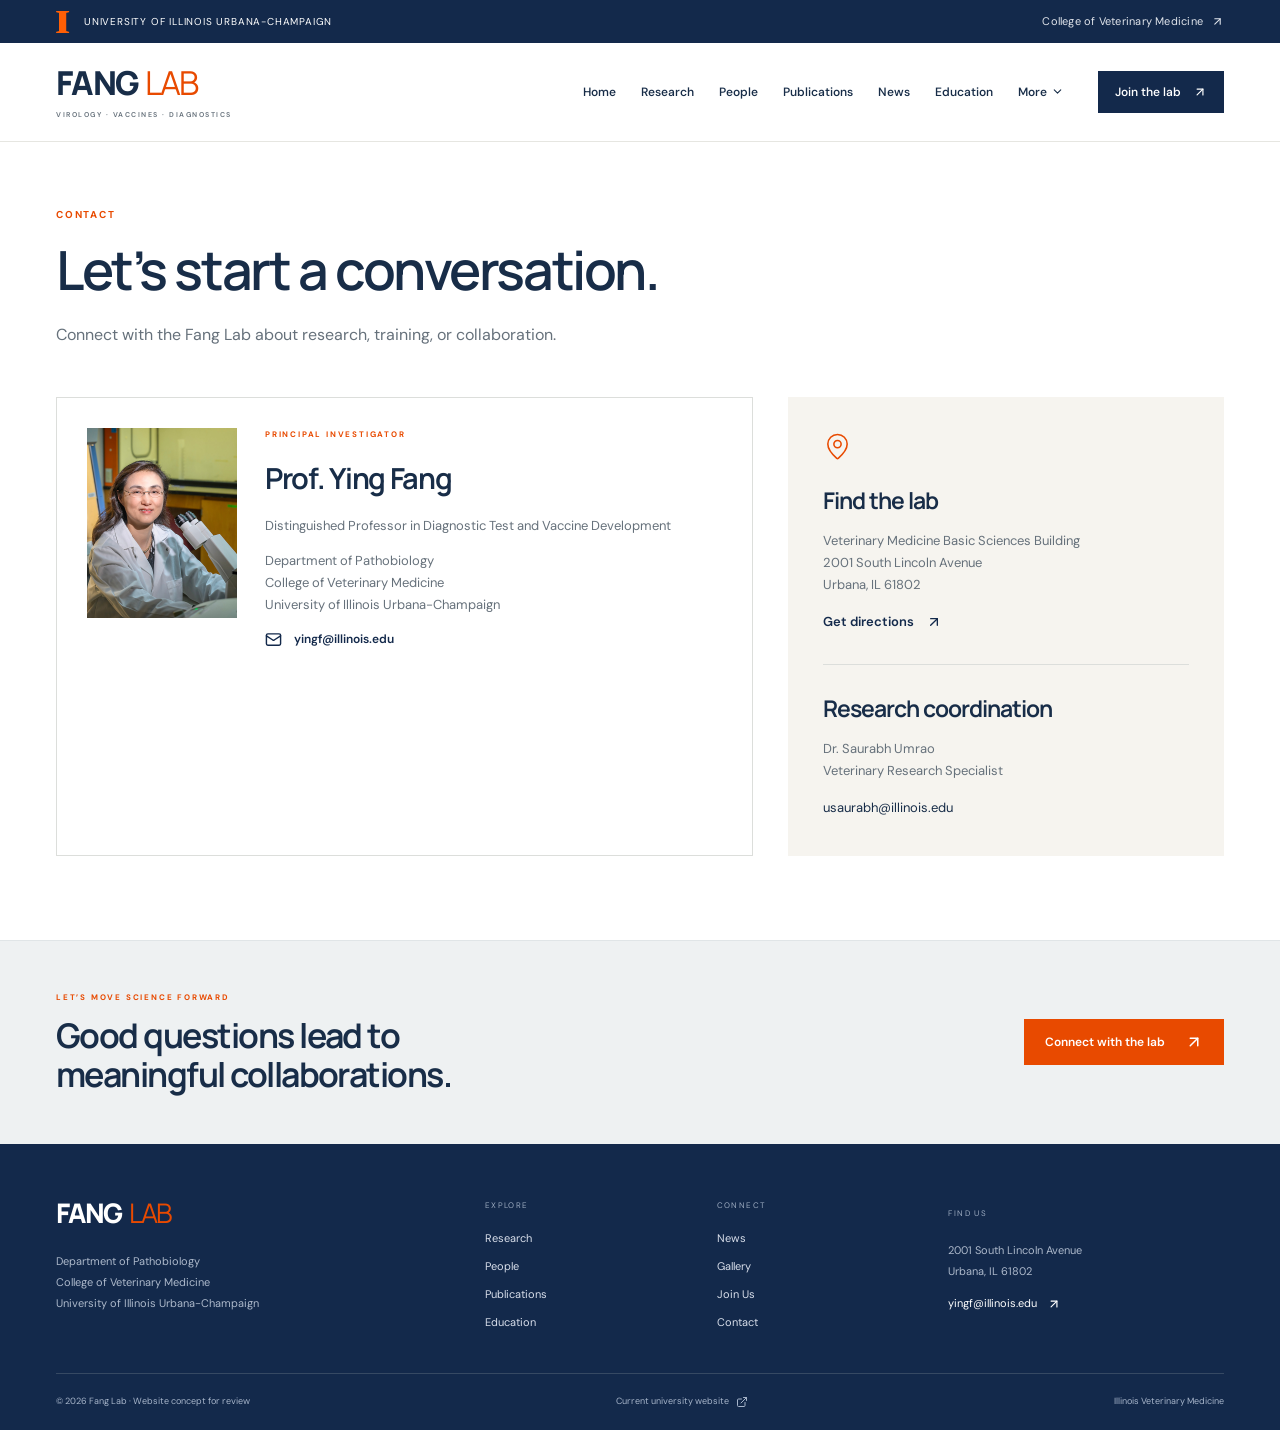
==== contact.html @ 0c93f785 "Add files via upload" ====
<!doctype html>
<html lang="en">
<head>
<meta charset="utf-8">
<meta name="viewport" content="width=device-width, initial-scale=1">
<title>Contact | Fang Lab | Illinois</title>
<meta name="description" content="Contact at the Fang Lab, University of Illinois Urbana-Champaign.">
<link rel="icon" href="favicon.svg" type="image/svg+xml">
<link rel="stylesheet" href="styles.css">
<script src="script.js" defer></script>
<noscript><style>.menu-toggle,.more{display:none}.more-wrap .dropdown{display:block!important;position:static}.navigation{display:flex;flex-wrap:wrap}.filter-bar,.publication-tools{display:none}@media(max-width:800px){.navigation{position:static;box-shadow:none;padding:10px;max-height:none}.header-inner{height:auto;flex-wrap:wrap;padding:15px 0}.navigation .dropdown a{padding:5px}}</style></noscript>
</head>
<body data-page="contact">
<a class="skip" href="#main">Skip to content</a>
<div class="institution">
<div class="wrap institution-inner">
<a href="https://illinois.edu" target="_blank" rel="noreferrer"><b class="block-i">I</b><span>UNIVERSITY OF ILLINOIS URBANA-CHAMPAIGN</span></a><a href="https://vetmed.illinois.edu" class="" target="_blank" rel="noreferrer">College of Veterinary Medicine <svg xmlns="http://www.w3.org/2000/svg" width="13" height="13" viewBox="0 0 24 24" fill="none" stroke="currentColor" stroke-width="2" stroke-linecap="round" stroke-linejoin="round" class="lucide lucide-arrow-up-right" aria-hidden="true"><path d="M7 7h10v10"></path><path d="M7 17 17 7"></path></svg></a>
</div>
</div>
<header>
<div class="wrap header-inner">
<a class="wordmark" href="index.html">FANG<span>LAB</span><small>VIROLOGY · VACCINES · DIAGNOSTICS</small></a>
<nav class="navigation" aria-label="Main navigation">
<a href="index.html">Home</a><a href="research.html">Research</a><a href="people.html">People</a><a href="publications.html">Publications</a><a href="news.html">News</a><a href="education.html">Education</a>
<div class="more-wrap">
<button class="more" aria-expanded="false">
More <svg xmlns="http://www.w3.org/2000/svg" width="13" height="13" viewBox="0 0 24 24" fill="none" stroke="currentColor" stroke-width="2" stroke-linecap="round" stroke-linejoin="round" class="lucide lucide-chevron-down" aria-hidden="true"><path d="m6 9 6 6 6-6"></path></svg>
</button>
<div class="dropdown">
<a href="innovation.html">Innovation &amp; IP</a><a href="outreach.html">Outreach</a><a href="gallery.html">Gallery</a><a href="join.html">Join Us</a><a href="contact.html">Contact</a>
</div>
</div>
<a class="join-nav" href="join.html">Join the lab <svg xmlns="http://www.w3.org/2000/svg" width="14" height="14" viewBox="0 0 24 24" fill="none" stroke="currentColor" stroke-width="2" stroke-linecap="round" stroke-linejoin="round" class="lucide lucide-arrow-up-right" aria-hidden="true"><path d="M7 7h10v10"></path><path d="M7 17 17 7"></path></svg></a>
</nav>
<button class="menu-toggle" aria-label="Open navigation" aria-expanded="false">
<svg xmlns="http://www.w3.org/2000/svg" width="24" height="24" viewBox="0 0 24 24" fill="none" stroke="currentColor" stroke-width="2" stroke-linecap="round" stroke-linejoin="round" class="lucide lucide-menu" aria-hidden="true"><path d="M4 5h16"></path><path d="M4 12h16"></path><path d="M4 19h16"></path></svg>
</button>
</div>
</header>
<main id="main" tabindex="-1">
<div class="wrap section page-section">
<div class="page-heading">
<div class="eyebrow">
CONTACT
</div>
<h1>
Let’s start a conversation.
</h1>
<p>
Connect with the Fang Lab about research, training, or collaboration.
</p>
</div>
<div class="contact-grid">
<div class="contact-card">
<img src="images/ying-fang.jpg" alt="Professor Ying Fang"/>
<div>
<div class="eyebrow">
PRINCIPAL INVESTIGATOR
</div>
<h2>
Prof. Ying Fang
</h2>
<p>
Distinguished Professor in Diagnostic Test and Vaccine Development
</p>
<p>
Department of Pathobiology<br/>College of Veterinary Medicine<br/>University of Illinois Urbana-Champaign
</p>
<a class="text-link" href="mailto:yingf@illinois.edu"><svg xmlns="http://www.w3.org/2000/svg" width="17" height="17" viewBox="0 0 24 24" fill="none" stroke="currentColor" stroke-width="2" stroke-linecap="round" stroke-linejoin="round" class="lucide lucide-mail" aria-hidden="true"><path d="m22 7-8.991 5.727a2 2 0 0 1-2.009 0L2 7"></path><rect x="2" y="4" width="20" height="16" rx="2"></rect></svg> yingf@illinois.edu</a>
</div>
</div>
<aside class="visit">
<svg xmlns="http://www.w3.org/2000/svg" width="29" height="29" viewBox="0 0 24 24" fill="none" stroke="currentColor" stroke-width="1.3" stroke-linecap="round" stroke-linejoin="round" class="lucide lucide-map-pin" aria-hidden="true"><path d="M20 10c0 4.993-5.539 10.193-7.399 11.799a1 1 0 0 1-1.202 0C9.539 20.193 4 14.993 4 10a8 8 0 0 1 16 0"></path><circle cx="12" cy="10" r="3"></circle></svg>
<h3>
Find the lab
</h3>
<p>
Veterinary Medicine Basic Sciences Building<br/>2001 South Lincoln Avenue<br/>Urbana, IL 61802
</p>
<a href="https://www.google.com/maps/search/?api=1&amp;query=2001+South+Lincoln+Avenue+Urbana+IL+61802" class="text-link" target="_blank" rel="noreferrer">Get directions <svg xmlns="http://www.w3.org/2000/svg" width="16" height="16" viewBox="0 0 24 24" fill="none" stroke="currentColor" stroke-width="2" stroke-linecap="round" stroke-linejoin="round" class="lucide lucide-arrow-up-right" aria-hidden="true"><path d="M7 7h10v10"></path><path d="M7 17 17 7"></path></svg></a><hr/>
<h3>
Research coordination
</h3>
<p>
Dr. Saurabh Umrao<br/>Veterinary Research Specialist
</p>
<a href="mailto:usaurabh@illinois.edu">usaurabh@illinois.edu</a>
</aside>
</div>
</div>
</main>
<section class="footer-cta">
<div class="wrap">
<div>
<span class="eyebrow">LET’S MOVE SCIENCE FORWARD</span>
<h2>
Good questions lead to<br/>meaningful collaborations.
</h2>
</div>
<a class="button orange" href="contact.html">Connect with the lab <svg xmlns="http://www.w3.org/2000/svg" width="18" height="18" viewBox="0 0 24 24" fill="none" stroke="currentColor" stroke-width="2" stroke-linecap="round" stroke-linejoin="round" class="lucide lucide-arrow-up-right" aria-hidden="true"><path d="M7 7h10v10"></path><path d="M7 17 17 7"></path></svg></a>
</div>
</section>
<footer>
<div class="wrap footer-top">
<div>
<a class="wordmark" href="index.html">FANG<span>LAB</span></a>
<p>
Department of Pathobiology<br/>College of Veterinary Medicine<br/>University of Illinois Urbana-Champaign
</p>
</div>
<div class="footer-links">
<span>EXPLORE</span><a href="research.html">Research</a><a href="people.html">People</a><a href="publications.html">Publications</a><a href="education.html">Education</a>
</div>
<div class="footer-links">
<span>CONNECT</span><a href="news.html">News</a><a href="gallery.html">Gallery</a><a href="join.html">Join Us</a><a href="contact.html" aria-current="page">Contact</a>
</div>
<div class="footer-address">
<span>FIND US</span>
<p>
2001 South Lincoln Avenue<br/>Urbana, IL 61802
</p>
<a href="mailto:yingf@illinois.edu">yingf@illinois.edu <svg xmlns="http://www.w3.org/2000/svg" width="14" height="14" viewBox="0 0 24 24" fill="none" stroke="currentColor" stroke-width="2" stroke-linecap="round" stroke-linejoin="round" class="lucide lucide-arrow-up-right" aria-hidden="true"><path d="M7 7h10v10"></path><path d="M7 17 17 7"></path></svg></a>
</div>
</div>
<div class="wrap footer-bottom">
<span>© 2026 Fang Lab · Website concept for review</span><a href="https://vetmed.illinois.edu/fang-lab/" class="" target="_blank" rel="noreferrer">Current university website <svg xmlns="http://www.w3.org/2000/svg" width="12" height="12" viewBox="0 0 24 24" fill="none" stroke="currentColor" stroke-width="2" stroke-linecap="round" stroke-linejoin="round" class="lucide lucide-external-link" aria-hidden="true"><path d="M15 3h6v6"></path><path d="M10 14 21 3"></path><path d="M18 13v6a2 2 0 0 1-2 2H5a2 2 0 0 1-2-2V8a2 2 0 0 1 2-2h6"></path></svg></a><a href="https://vetmed.illinois.edu" class="" target="_blank" rel="noreferrer">Illinois Veterinary Medicine</a>
</div>
</footer>
</body>
</html>
---- styles.css ----
@import url('https://fonts.googleapis.com/css2?family=DM+Sans:wght@400;450;500;550;600;650;700&family=Manrope:wght@400;500;600;650;700;750;800&display=swap');

:root{
  --navy:#13294b;
  --orange:#e84a00;
  --ink:#182d48;
  --cream:#f6f4ef;
  --muted:#66717b;
  --line:#dcdedb
}
*{
  box-sizing:border-box
}
html{
  scroll-behavior:smooth
}
body{
  margin:0;
  color:var(--ink);
  font-family:'DM Sans',Arial,sans-serif;
  font-size:15px;
  line-height:1.7;
  background:#fff
}
a{
  color:inherit;
  text-decoration:none
}
button,input,select{
  font:inherit
}
button,a,input,select,summary{
  -webkit-tap-highlight-color:transparent
}
button{
  cursor:pointer
}
img{
  display:block;
  max-width:100%
}
button{
  color:inherit
}
h1,h2,h3,p{
  margin-top:0
}
h1,h2,h3{
  font-family:'Manrope','DM Sans',Arial,sans-serif;
  line-height:1.15;
  letter-spacing:-.045em
}
h2{
  font-size:42px;
  font-weight:650
}
h3{
  font-size:23px;
  font-weight:650
}
p{
  color:var(--muted)
}
em{
  font-family:Georgia,serif;
  font-weight:400
}
svg{
  flex-shrink:0
}
a:focus-visible,button:focus-visible,summary:focus-visible,input:focus-visible,select:focus-visible{
  outline:3px solid var(--orange);
  outline-offset:5px
}
.wrap{
  width:min(1240px,calc(100% - 112px));
  margin:auto
}
.institution{
  background:var(--navy);
  color:white;
  font-size:10px;
  letter-spacing:.08em
}
.institution-inner{
  display:flex;
  align-items:center;
  justify-content:space-between;
  height:43px
}
.institution a{
  display:flex;
  align-items:center;
  gap:14px
}
.block-i{
  font-family:Georgia,serif;
  color:#ff5f05;
  font-size:34px;
  line-height:1;
  text-shadow:1px 0 #ff5f05,-1px 0 #ff5f05
}
.institution a:last-child{
  letter-spacing:.02em;
  font-size:11px;
  gap:8px;
  color:#e0e4eb
}
header{
  background:white;
  border-bottom:1px solid #e6e6e1;
  position:sticky;
  top:0;
  z-index:50
}
.header-inner{
  height:98px;
  display:flex;
  align-items:center;
  justify-content:space-between;
  gap:20px
}
.wordmark{
  font-family:'Manrope',sans-serif;
  font-size:33px;
  letter-spacing:-1.6px;
  font-weight:800;
  line-height:1
}
.wordmark span{
  color:var(--orange);
  font-weight:400;
  margin-left:7px
}
.wordmark small{
  display:block;
  font-family:'DM Sans',Arial,sans-serif;
  letter-spacing:1.5px;
  font-size:7px;
  color:var(--muted);
  margin-top:12px;
  font-weight:600
}
.navigation{
  display:flex;
  align-items:center;
  gap:25px;
  font-size:12px;
  font-weight:550
}
.navigation>a:not(.join-nav){
  padding:38px 0;
  position:relative
}
.navigation a[aria-current=page]{
  color:var(--orange)
}
.navigation>a[aria-current=page]:after{
  position:absolute;
  bottom:23px;
  left:0;
  right:0;
  height:2px;
  background:var(--orange);
  content:''
}
.join-nav{
  display:flex;
  align-items:center;
  gap:12px;
  background:var(--navy);
  color:#fff;
  padding:11px 17px;
  margin-left:9px
}
.more{
  display:flex;
  align-items:center;
  gap:4px;
  border:0;
  padding:0;
  background:none;
  font-size:12px
}
.more.active{
  color:var(--orange)
}
.more-wrap{
  position:relative
}
.dropdown{
  position:absolute;
  top:32px;
  left:-20px;
  background:#fff;
  padding:12px;
  box-shadow:0 8px 30px #13294b20;
  min-width:190px;
  border:1px solid var(--line)
}
.dropdown a{
  display:block;
  padding:8px 12px
}
.dropdown a:hover{
  background:var(--cream)
}
.menu-toggle{
  display:none;
  background:none;
  border:0
}
.hero{
  display:grid;
  grid-template-columns:46% 54%;
  background:var(--cream);
  min-height:650px
}
.hero-text{
  padding:59px 38px 38px max(56px,calc((100vw - 1240px)/2));
  display:flex;
  flex-direction:column;
  align-items:flex-start
}
.eyebrow{
  color:var(--orange);
  font-size:10px;
  font-weight:700;
  letter-spacing:1.8px;
  margin-bottom:22px;
  display:flex;
  align-items:center;
  gap:8px;
  line-height:1.5
}
.orange-dot{
  width:6px;
  height:6px;
  background:var(--orange);
  border-radius:50%;
  display:inline-block
}
.hero h1{
  font-size:clamp(46px,4.4vw,67px);
  font-weight:650;
  line-height:1.04;
  margin-bottom:25px;
  letter-spacing:-.05em
}
.hero h1 em{
  color:var(--orange);
  font-size:1.04em;
  line-height:1.02;
  letter-spacing:-.045em
}
.hero-text>p{
  max-width:370px;
  font-size:14px;
  line-height:1.8;
  margin-bottom:25px
}
.hero-actions{
  display:flex;
  align-items:center;
  gap:23px;
  flex-wrap:wrap
}
.button{
  display:inline-flex;
  align-items:center;
  justify-content:center;
  gap:20px;
  padding:14px 21px;
  font-size:12px;
  font-weight:600;
  border:0;
  line-height:1.5;
  transition:background .2s,transform .2s
}
.button:hover{
  transform:translateY(-2px)
}
.orange{
  background:var(--orange);
  color:white
}
.orange:hover{
  background:#c53d00
}
.navy{
  background:var(--navy);
  color:white
}
.navy:hover{
  background:#24446e
}
.text-link{
  display:inline-flex;
  align-items:center;
  gap:12px;
  font-size:12px;
  font-weight:600;
  color:var(--navy)
}
.text-link:hover{
  color:var(--orange)
}
.hero-affiliation{
  border-top:1px solid #d9ddd9;
  margin-top:35px;
  padding-top:20px;
  width:100%;
  font-size:8px;
  letter-spacing:1.2px;
  font-weight:650;
  line-height:1.7
}
.hero-affiliation span{
  font-weight:400;
  letter-spacing:.2px;
  font-size:10px;
  color:var(--muted)
}
.hero-image{
  position:relative;
  min-height:650px;
  overflow:hidden
}
.hero-image>img{
  height:100%;
  width:100%;
  object-fit:cover;
  object-position:48% center;
  position:absolute
}
.photo-shade{
  position:absolute;
  inset:0;
  background:linear-gradient(0deg,rgba(9,26,47,.82),transparent 55%)
}
.image-label{
  position:absolute;
  left:42px;
  bottom:33px;
  color:white
}
.image-label>span{
  font-size:9px;
  letter-spacing:2px
}
.image-label>span:before{
  content:'';
  display:inline-block;
  width:22px;
  height:1px;
  background:#ff7a3d;
  vertical-align:middle;
  margin-right:10px
}
.image-label p{
  color:white;
  font-size:22px;
  font-weight:450;
  line-height:1.45;
  margin:12px 0 0;
  letter-spacing:-.4px
}
.image-index{
  position:absolute;
  bottom:35px;
  right:29px;
  font-size:8px;
  color:#fff;
  letter-spacing:1.4px;
  writing-mode:vertical-rl
}
.focus-strip{
  border-bottom:1px solid var(--line)
}
.focus-strip>.wrap{
  display:flex;
  align-items:center;
  justify-content:space-between;
  height:85px;
  gap:20px
}
.focus-strip span{
  font-size:8px;
  letter-spacing:1.5px;
  color:var(--muted)
}
.focus-strip b{
  font-size:13px;
  font-weight:500
}
.focus-strip i{
  width:3px;
  height:3px;
  background:#b4bdc4;
  border-radius:50%
}
.focus-strip a{
  color:var(--orange)
}
.section{
  padding-top:84px;
  padding-bottom:84px
}
.section-top{
  display:flex;
  justify-content:space-between;
  align-items:flex-end;
  gap:70px;
  margin-bottom:40px
}
.section-top h2{
  margin:0;
  min-width:400px
}
.section-top h2 em{
  color:var(--orange)
}
.section-top>p{
  width:430px;
  margin:0 0 5px;
  font-size:14px
}
.section-top .eyebrow{
  margin-bottom:17px
}
.compact{
  align-items:center
}
.compact h2{
  min-width:0
}
.research-grid{
  display:grid;
  grid-template-columns:repeat(3,1fr);
  border:1px solid var(--line)
}
.research-card{
  padding:29px 30px 0;
  border-right:1px solid var(--line);
  display:flex;
  flex-direction:column;
  transition:background .2s
}
.research-card:last-child{
  border:0
}
.research-card:hover{
  background:var(--cream)
}
.card-top{
  display:flex;
  justify-content:space-between;
  align-items:center;
  margin-bottom:36px
}
.card-top span{
  font-size:11px;
  color:#858f98
}
.card-top svg{
  color:var(--orange)
}
.mini-label{
  font-size:9px;
  color:var(--orange);
  letter-spacing:1.2px;
  font-weight:600;
  text-transform:uppercase;
  margin-bottom:13px
}
.mini-label span{
  color:var(--muted)
}
.research-card h3{
  font-size:24px;
  line-height:1.25;
  max-width:250px;
  min-height:60px
}
.research-card p{
  font-size:12px;
  line-height:1.8;
  margin-bottom:30px
}
.card-end{
  margin-top:auto;
  border-top:1px solid var(--line);
  padding:18px 0;
  display:flex;
  align-items:center;
  justify-content:space-between;
  font-size:11px;
  font-weight:550
}
.card-end svg{
  color:var(--orange)
}
.pi-band{
  background:var(--navy);
  color:white
}
.pi-inner{
  display:grid;
  grid-template-columns:220px 1fr 230px;
  gap:55px;
  align-items:center;
  padding:46px 0
}
.pi-inner>img{
  width:220px;
  height:275px;
  object-fit:cover;
  object-position:center 15%
}
.pi-inner .eyebrow{
  color:#ff8b55;
  font-size:8px
}
.pi-inner h2{
  font-size:37px;
  margin-bottom:16px
}
.pi-inner p{
  color:#bac5d5;
  font-size:12px;
  max-width:400px
}
.pi-inner .pi-title{
  color:white;
  font-size:15px;
  line-height:1.5
}
.pi-inner .text-link{
  color:white;
  margin-top:6px
}
.pi-aside{
  border-left:1px solid #41516a;
  padding-left:45px
}
.pi-aside>span{
  font-size:8px;
  letter-spacing:1.6px;
  color:#a3b0c5
}
.pi-aside p{
  color:white;
  font-size:28px;
  line-height:1.55;
  margin:20px 0 0
}
.pi-aside em{
  color:#ff9464
}
.news-grid{
  display:grid;
  grid-template-columns:repeat(3,1fr);
  gap:29px
}
.news-image{
  height:205px;
  background:var(--cream);
  overflow:hidden;
  margin-bottom:24px
}
.news-image img{
  width:100%;
  height:100%;
  object-fit:cover;
  transition:transform .4s
}
.news-card:first-child img{
  object-position:50% 24%
}
.news-card:hover img{
  transform:scale(1.03)
}
.news-card .mini-label{
  font-size:8px;
  letter-spacing:.7px
}
.news-card h3{
  font-size:21px;
  line-height:1.4;
  margin-bottom:20px
}
.education-band{
  background:var(--cream);
  display:grid;
  grid-template-columns:1.2fr .55fr .8fr;
  align-items:center;
  gap:32px;
  padding:43px 45px;
  margin-bottom:55px;
  border-left:3px solid var(--orange)
}
.education-band .eyebrow{
  font-size:8px;
  margin-bottom:13px
}
.education-band h2{
  font-size:31px;
  margin-bottom:15px
}
.education-band p{
  font-size:12px;
  max-width:390px;
  margin-bottom:22px
}
.education-band>svg{
  color:#b6b7b0
}
.edu-side{
  border-left:1px solid #d6d9d5;
  padding-left:30px
}
.edu-side span{
  font-size:8px;
  letter-spacing:1.2px;
  color:var(--muted)
}
.edu-side p{
  font-size:15px;
  line-height:1.9;
  margin:13px 0 0;
  color:var(--navy)
}
.support{
  display:flex;
  align-items:center;
  justify-content:space-between;
  gap:30px;
  padding:0 0 55px
}
.support>span{
  font-size:8px;
  letter-spacing:1.3px;
  color:var(--muted);
  max-width:85px
}
.support>div{
  font-family:'Manrope',sans-serif;
  font-size:23px;
  font-weight:800;
  color:#66778a;
  letter-spacing:-.7px
}
.support>div span{
  display:block;
  font-family:'DM Sans',sans-serif;
  font-size:8px;
  font-weight:400;
  letter-spacing:0;
  margin-top:1px
}
.footer-cta{
  background:#eef1f2;
  border-top:1px solid #e0e5e7
}
.footer-cta>.wrap{
  padding:50px 0;
  display:flex;
  justify-content:space-between;
  align-items:center;
  gap:25px
}
.footer-cta .eyebrow{
  font-size:8px;
  margin-bottom:13px
}
.footer-cta h2{
  font-size:34px;
  margin-bottom:0
}
footer{
  background:var(--navy);
  color:white
}
.footer-top{
  display:grid;
  grid-template-columns:2fr 1fr 1fr 1.4fr;
  gap:35px;
  padding-top:55px;
  padding-bottom:42px
}
.footer-top .wordmark{
  font-size:27px
}
.footer-top p{
  color:#adb9cb;
  font-size:11px;
  line-height:1.9;
  margin:20px 0 0
}
.footer-links{
  display:flex;
  flex-direction:column;
  align-items:flex-start;
  gap:9px;
  font-size:11px;
  color:#d9dfeb
}
.footer-top span:not(.wordmark span){
  font-size:8px;
  letter-spacing:1.4px;
  color:#9cabc0;
  margin-bottom:8px
}
.footer-address>a{
  display:flex;
  align-items:center;
  gap:10px;
  font-size:11px;
  margin-top:12px
}
.footer-address p{
  margin-top:16px
}
.footer-bottom{
  border-top:1px solid #364963;
  display:flex;
  align-items:center;
  justify-content:space-between;
  gap:25px;
  font-size:9px;
  color:#a7b5ca;
  padding-top:20px;
  padding-bottom:20px
}
.footer-bottom a{
  display:flex;
  align-items:center;
  gap:7px
}
.page-section{
  padding-top:65px;
  min-height:65vh
}
.page-heading{
  max-width:800px;
  margin-bottom:48px
}
.page-heading .eyebrow{
  margin-bottom:17px
}
.page-heading h1{
  font-size:54px;
  font-weight:600;
  line-height:1.12;
  max-width:750px;
  margin-bottom:22px
}
.page-heading>p{
  font-size:16px;
  max-width:650px
}
.research-banner{
  display:grid;
  grid-template-columns:1fr 1fr;
  background:var(--cream);
  margin-bottom:46px
}
.research-banner>img{
  height:330px;
  width:100%;
  object-fit:cover
}
.research-banner>div{
  padding:45px
}
.research-banner h2{
  font-size:34px
}
.research-banner p{
  font-size:14px
}
.filter-bar{
  display:flex;
  gap:9px;
  align-items:center;
  flex-wrap:wrap;
  margin-bottom:32px
}
.filter-bar button{
  background:white;
  border:1px solid var(--line);
  font-size:12px;
  padding:8px 20px
}
.filter-bar .selected{
  background:var(--navy);
  border-color:var(--navy);
  color:white
}
.filter-label{
  font-size:9px;
  letter-spacing:1.3px;
  color:var(--muted);
  margin-right:18px
}
.project-grid{
  display:grid;
  grid-template-columns:repeat(2,1fr);
  gap:22px
}
.project{
  border:1px solid var(--line);
  padding:30px;
  position:relative
}
.project>svg{
  color:var(--orange);
  float:right
}
.project .mini-label{
  display:block;
  margin-bottom:18px
}
.project h3{
  font-size:24px;
  line-height:1.3;
  max-width:360px
}
.project p{
  font-size:14px;
  min-height:48px
}
.grant{
  font-size:10px;
  letter-spacing:.5px;
  border-top:1px solid var(--line);
  padding-top:15px;
  color:var(--muted)
}
.editor-note{
  background:#f7f6f2;
  border-left:2px solid #adb7c1;
  padding:17px 20px;
  font-size:12px;
  margin-top:35px;
  color:#64707b
}
.pi-profile{
  display:grid;
  grid-template-columns:310px 1fr;
  gap:65px;
  margin-bottom:65px;
  background:var(--cream);
  padding:35px
}
.pi-profile>img{
  width:310px;
  height:365px;
  object-fit:cover;
  object-position:center 20%
}
.pi-profile>div{
  padding:20px 25px 10px 0
}
.pi-profile h2{
  margin-bottom:17px
}
.pi-profile p{
  font-size:14px
}
.pi-profile .lead{
  font-size:19px;
  color:var(--navy);
  max-width:500px
}
.button-row{
  display:flex;
  align-items:center;
  gap:25px;
  flex-wrap:wrap;
  margin-top:25px
}
.people-grid{
  display:grid;
  grid-template-columns:repeat(4,1fr);
  gap:30px
}
.person img,.person .initials{
  height:270px;
  width:100%;
  object-fit:cover;
  object-position:center 15%;
  background:#f2f0eb
}
.person .initials{
  display:flex;
  align-items:center;
  justify-content:center;
  color:#8695a6;
  font-family:Georgia,serif;
  font-size:65px;
  background:#e9edf0
}
.person h3{
  font-size:18px;
  margin:19px 0 7px;
  letter-spacing:-.5px
}
.person p,.person a{
  font-size:11px;
  margin:0;
  color:var(--muted)
}
.publication-tools{
  display:flex;
  justify-content:space-between;
  align-items:center;
  gap:25px;
  padding:22px 0;
  border-top:1px solid var(--line);
  border-bottom:1px solid var(--line);
  margin-bottom:10px
}
.search-field{
  display:flex;
  align-items:center;
  gap:14px;
  flex:1
}
.search-field svg{
  color:#77848f
}
.search-field input{
  border:0;
  background:none;
  width:100%;
  padding:8px;
  font-size:14px
}
.select-field{
  display:flex;
  align-items:center;
  gap:15px;
  font-size:11px;
  color:var(--muted)
}
.select-field select{
  border:1px solid var(--line);
  background:white;
  padding:8px;
  min-width:130px;
  color:var(--navy)
}
.publication{
  display:grid;
  grid-template-columns:100px 1fr;
  gap:25px;
  border-bottom:1px solid var(--line);
  padding:35px 0
}
.pub-year{
  font-size:28px;
  font-family:Georgia,serif;
  color:var(--orange)
}
.publication h3{
  font-size:24px;
  line-height:1.45;
  max-width:850px
}
.publication p{
  font-size:13px;
  margin-bottom:15px
}
.publication h3 a:hover{
  color:var(--orange)
}
.callout{
  background:var(--cream);
  padding:30px 35px;
  display:flex;
  justify-content:space-between;
  align-items:center;
  gap:35px;
  margin-top:45px
}
.callout h3{
  font-size:24px;
  margin-bottom:10px
}
.callout p{
  font-size:13px;
  max-width:670px;
  margin:0
}
.callout .button{
  flex-shrink:0
}
.empty{
  padding:65px 0;
  text-align:center
}
.empty svg{
  margin:0 auto 20px;
  color:var(--orange)
}
.empty h3{
  margin-bottom:10px
}
.empty p{
  font-size:14px
}
.news-row{
  display:grid;
  grid-template-columns:300px 1fr;
  gap:40px;
  padding:30px 0;
  border-bottom:1px solid var(--line)
}
.news-row>img{
  height:210px;
  width:100%;
  object-fit:cover;
  object-position:center 22%
}
.news-row h2{
  font-size:29px;
  line-height:1.3;
  margin-bottom:15px
}
.news-row p{
  font-size:14px;
  max-width:650px
}
.education-feature{
  display:grid;
  grid-template-columns:1fr 1fr;
  background:var(--navy);
  color:white
}
.education-feature>div{
  padding:40px
}
.education-feature>div>svg{
  color:#ff9464;
  margin-bottom:20px
}
.education-feature h2{
  font-size:36px;
  margin-bottom:20px
}
.education-feature p{
  color:#c4cedd;
  font-size:14px
}
.education-feature .small{
  font-size:11px;
  margin:12px 0 0;
  max-width:400px
}
.education-feature>img{
  width:100%;
  height:100%;
  object-fit:cover
}
.draft-label{
  font-size:8px;
  letter-spacing:1.1px;
  color:#ffad85;
  border:1px solid #65758d;
  display:inline-block;
  padding:5px 10px;
  margin-top:10px
}
.learning-grid{
  display:grid;
  grid-template-columns:repeat(3,1fr);
  gap:35px;
  margin-top:50px;
  margin-bottom:55px
}
.learning-grid article{
  border-top:1px solid var(--line);
  padding-top:25px
}
.learning-grid svg{
  color:var(--orange);
  margin-bottom:24px
}
.learning-grid h3{
  font-size:24px;
  margin-bottom:15px;
  line-height:1.3
}
.learning-grid p{
  font-size:14px
}
.two-col{
  display:grid;
  grid-template-columns:1fr 1.3fr;
  gap:80px;
  padding:35px 0
}
.two-col h2{
  font-size:36px
}
.accordion details{
  border-top:1px solid var(--line)
}
.accordion details:last-child{
  border-bottom:1px solid var(--line)
}
.accordion summary{
  padding:20px 0;
  display:flex;
  justify-content:space-between;
  align-items:center;
  font-size:15px;
  cursor:pointer;
  list-style:none
}
.accordion summary::-webkit-details-marker{
  display:none
}
.accordion details[open] summary svg{
  transform:rotate(180deg)
}
.accordion details p{
  font-size:13px;
  padding-right:25px
}
.outreach-hero{
  padding:55px;
  background:var(--cream);
  margin-bottom:50px;
  border-left:4px solid var(--orange)
}
.outreach-hero h2{
  font-size:42px
}
.outreach-hero p{
  max-width:650px;
  margin-bottom:30px
}
.gallery{
  display:grid;
  grid-template-columns:repeat(2,1fr);
  gap:25px
}
.gallery button{
  position:relative;
  background:var(--navy);
  border:0;
  padding:0;
  text-align:left;
  overflow:hidden
}
.gallery button:first-child{
  grid-column:span 2
}
.gallery button img{
  width:100%;
  height:320px;
  object-fit:cover;
  transition:transform .4s
}
.gallery button:first-child img{
  height:470px
}
.gallery button:hover img{
  transform:scale(1.025)
}
.gallery button span{
  color:white;
  padding:20px 25px;
  display:flex;
  align-items:center;
  justify-content:space-between;
  font-size:14px;
  position:relative;
  background:var(--navy)
}
.join-feature{
  display:grid;
  grid-template-columns:1fr 1fr;
  background:var(--cream)
}
.join-feature>img{
  height:100%;
  width:100%;
  object-fit:cover
}
.join-feature>div{
  padding:45px
}
.join-feature h2{
  font-size:36px
}
.join-feature p{
  font-size:14px
}
.join-feature .button{
  margin-top:15px
}
.contact-grid{
  display:grid;
  grid-template-columns:1.6fr 1fr;
  gap:35px
}
.contact-card{
  border:1px solid var(--line);
  padding:30px;
  display:flex;
  gap:28px;
  align-items:flex-start
}
.contact-card>img{
  width:150px;
  height:190px;
  object-fit:cover;
  object-position:center 20%
}
.contact-card h2{
  font-size:29px;
  margin-bottom:20px
}
.contact-card p{
  font-size:13px
}
.contact-card .eyebrow{
  font-size:8px
}
.visit{
  background:var(--cream);
  padding:35px
}
.visit>svg{
  color:var(--orange);
  margin-bottom:18px
}
.visit h3{
  font-size:23px
}
.visit p{
  font-size:13px
}
.visit hr{
  border:0;
  border-top:1px solid var(--line);
  margin:30px 0
}
.visit>a{
  font-size:13px
}
.lightbox{
  position:fixed;
  inset:0;
  background:rgba(7,19,36,.95);
  z-index:100;
  display:flex;
  align-items:center;
  justify-content:center;
  padding:60px 100px
}
.lightbox figure{
  margin:0;
  max-width:1100px;
  max-height:90vh
}
.lightbox figure>img{
  max-height:72vh;
  max-width:100%;
  object-fit:contain;
  margin:auto
}
.lightbox figcaption{
  color:white;
  margin-top:18px;
  font-size:14px
}
.lightbox figcaption span{
  float:right;
  color:#aeb9c9;
  font-size:12px
}
.lightbox figcaption p{
  color:#aeb9c9;
  font-size:12px;
  margin:5px 0 0
}
.lightbox button{
  position:absolute;
  border:1px solid #718096;
  background:transparent;
  color:white;
  padding:10px;
  display:flex
}
.lightbox-close{
  right:25px;
  top:25px
}
.lightbox-prev{
  left:25px
}
.lightbox-next{
  right:25px
}
.skip{
  position:fixed;
  top:-100px;
  left:10px;
  z-index:200;
  padding:10px;
  background:var(--orange);
  color:white
}
.skip:focus{
  top:10px
}
.sr-only{
  position:absolute;
  width:1px;
  height:1px;
  padding:0;
  margin:-1px;
  overflow:hidden;
  clip:rect(0,0,0,0);
  white-space:nowrap;
  border:0
}

@media(min-width:1500px){
  .hero{
  grid-template-columns:calc((100vw - 1240px)/2 + 570px) 1fr
}
.hero-text{
  padding-right:65px
}
.hero h1{
  font-size:70px
}

}

@media(max-width:1200px){
  .wrap{
  width:calc(100% - 72px)
}
.navigation{
  gap:17px
}
.hero-text{
  padding-left:36px
}
.hero h1{
  font-size:54px
}
.hero-actions{
  gap:15px
}
.hero-image,.hero{
  min-height:625px
}
.pi-inner{
  gap:35px;
  grid-template-columns:200px 1fr 180px
}
.pi-inner>img{
  width:200px
}
.pi-aside{
  padding-left:25px
}
.education-band{
  grid-template-columns:1.4fr .5fr
}
.edu-side{
  display:none
}
.people-grid{
  grid-template-columns:repeat(3,1fr)
}
.person img,.person .initials{
  height:310px
}
.contact-card{
  display:block
}
.contact-card>img{
  float:left;
  margin:0 22px 15px 0
}
.contact-card h2{
  font-size:25px
}
.contact-card .eyebrow{
  margin-bottom:12px
}

}

@media(max-width:1000px){
  .header-inner{
  height:85px
}
.navigation{
  gap:14px;
  font-size:11px
}
.navigation>a:not(.join-nav){
  padding:30px 0
}
.join-nav{
  padding:10px;
  margin-left:0;
  gap:6px
}
.wordmark{
  font-size:28px
}
.wordmark small{
  font-size:6px;
  letter-spacing:1px
}
.hero h1{
  font-size:48px
}
.hero-text{
  padding-top:45px
}
.hero-affiliation{
  margin-top:30px
}
.hero-image,.hero{
  min-height:600px
}
.hero-actions{
  flex-direction:column;
  align-items:flex-start
}
.hero-affiliation{
  margin-top:25px
}
.image-label{
  left:25px
}
.image-label p{
  font-size:20px
}
.focus-strip b{
  font-size:11px
}
.section-top{
  gap:35px
}
.section-top h2{
  min-width:300px;
  font-size:36px
}
.research-card{
  padding:23px 23px 0
}
.research-card h3{
  font-size:21px
}
.pi-inner{
  grid-template-columns:200px 1fr
}
.pi-aside{
  display:none
}
.news-image{
  height:175px
}
.news-card h3{
  font-size:20px
}
.footer-top{
  grid-template-columns:1.6fr 1fr 1fr
}
.footer-address{
  display:none
}
.pi-profile{
  gap:35px;
  grid-template-columns:260px 1fr
}
.pi-profile>img{
  width:260px;
  height:370px
}
.pi-profile>div{
  padding-right:0
}
.pi-profile h2{
  font-size:32px
}
.pi-profile .lead{
  font-size:17px
}
.research-banner>div{
  padding:30px
}
.research-banner h2{
  font-size:29px
}
.news-row{
  grid-template-columns:250px 1fr;
  gap:30px
}
.education-feature>div{
  padding:30px
}
.education-feature h2{
  font-size:31px
}
.contact-grid{
  grid-template-columns:1fr 1fr
}
.contact-card{
  padding:25px
}
.contact-card>img{
  float:none;
  margin:0 0 25px;
  width:150px
}
.two-col{
  gap:40px
}

}

@media(max-width:800px){
  .wrap{
  width:calc(100% - 40px)
}
.institution-inner{
  height:38px
}
.institution-inner>a:first-child span{
  font-size:8px;
  letter-spacing:.4px
}
.institution-inner>a:last-child{
  font-size:0;
  gap:0
}
.institution-inner>a:last-child svg{
  display:none
}
.block-i{
  font-size:29px
}
.header-inner{
  height:78px
}
.menu-toggle{
  display:block
}
.wordmark{
  font-size:29px
}
.navigation{
  display:none;
  position:absolute;
  top:78px;
  left:0;
  right:0;
  background:white;
  padding:20px;
  box-shadow:0 15px 20px #13294b12;
  max-height:calc(100vh - 80px);
  overflow:auto
}
.navigation.open{
  display:flex;
  align-items:stretch;
  flex-direction:column;
  gap:0
}
.navigation>a:not(.join-nav){
  padding:12px 0
}
.navigation>a[aria-current=page]:after{
  display:none
}
.more-wrap{
  padding:12px 0
}
.more{
  font-size:12px
}
.dropdown{
  position:static;
  box-shadow:none;
  border:0;
  margin-top:10px;
  background:var(--cream);
  padding:7px
}
.join-nav{
  margin-top:10px;
  justify-content:space-between;
  padding:13px 15px
}
.hero{
  grid-template-columns:1fr 1fr;
  min-height:540px
}
.hero-text{
  padding:38px 25px 25px 20px
}
.hero h1{
  font-size:41px
}
.hero .eyebrow{
  font-size:8px;
  letter-spacing:1px;
  margin-bottom:23px
}
.hero-text>p{
  font-size:12px
}
.hero-image{
  min-height:540px
}
.hero-actions .button{
  font-size:10px;
  padding:12px;
  gap:9px
}
.hero-actions .text-link{
  font-size:10px
}
.hero-affiliation{
  font-size:7px
}
.hero-affiliation span{
  font-size:9px
}
.image-label{
  left:22px;
  bottom:30px
}
.image-label>span{
  font-size:7px
}
.image-label p{
  font-size:18px
}
.image-index{
  display:none
}
.focus-strip>.wrap{
  gap:15px;
  height:auto;
  min-height:80px;
  flex-wrap:wrap;
  padding-top:18px;
  padding-bottom:18px
}
.focus-strip>.wrap>span{
  width:100%;
  font-size:7px
}
.focus-strip b{
  font-size:10px
}
.focus-strip i{
  display:none
}
.focus-strip a{
  margin-left:auto
}
.section{
  padding-top:55px;
  padding-bottom:55px
}
.section-top{
  display:block;
  margin-bottom:30px
}
.section-top h2{
  font-size:35px;
  min-width:0
}
.section-top>p{
  width:auto;
  max-width:550px;
  margin-top:22px;
  font-size:13px
}
.research-grid{
  grid-template-columns:1fr
}
.research-card{
  border-right:0;
  border-bottom:1px solid var(--line);
  padding:25px 25px 0
}
.card-top{
  margin-bottom:20px
}
.research-card h3{
  min-height:0;
  max-width:100%;
  font-size:24px;
  margin-bottom:15px
}
.research-card p{
  margin-bottom:20px
}
.pi-inner{
  grid-template-columns:180px 1fr;
  gap:25px;
  padding-top:35px;
  padding-bottom:35px
}
.pi-inner>img{
  width:180px;
  height:270px
}
.pi-inner h2{
  font-size:28px
}
.pi-inner .eyebrow{
  font-size:7px;
  letter-spacing:1px;
  margin-bottom:15px
}
.pi-inner .pi-title{
  font-size:12px
}
.pi-inner p{
  font-size:11px
}
.pi-inner .text-link{
  font-size:10px;
  gap:8px
}
.compact{
  display:flex;
  gap:20px
}
.news-grid{
  gap:18px
}
.news-image{
  height:145px;
  margin-bottom:17px
}
.news-card .mini-label{
  font-size:7px
}
.news-card .mini-label span{
  display:block;
  margin-top:5px
}
.news-card h3{
  font-size:17px
}
.news-card .text-link{
  font-size:10px;
  gap:6px
}
.education-band{
  padding:30px;
  gap:20px
}
.education-band h2{
  font-size:27px
}
.education-band>svg{
  width:100px
}
.support{
  gap:20px;
  flex-wrap:wrap;
  justify-content:flex-start;
  padding-bottom:40px
}
.support>span{
  width:100%;
  max-width:100%
}
.support>div{
  font-size:20px;
  flex:1
}
.support>div span{
  font-size:7px;
  line-height:1.5
}
.footer-cta>.wrap{
  padding:35px 0
}
.footer-cta h2{
  font-size:25px
}
.footer-cta .button{
  font-size:10px;
  gap:10px;
  padding:13px
}
.footer-top{
  grid-template-columns:1.7fr 1fr 1fr;
  gap:25px;
  padding-top:40px;
  padding-bottom:35px
}
.footer-top p{
  font-size:9px
}
.footer-bottom{
  flex-wrap:wrap;
  font-size:8px;
  gap:12px
}
.footer-bottom>span{
  width:100%
}
.page-heading h1{
  font-size:42px
}
.page-heading>p{
  font-size:14px
}
.research-banner>img{
  height:100%;
  min-height:270px
}
.research-banner>div{
  padding:25px
}
.research-banner h2{
  font-size:25px
}
.research-banner .text-link{
  font-size:10px
}
.project-grid{
  gap:18px
}
.project{
  padding:24px
}
.project h3{
  font-size:21px
}
.project p{
  font-size:12px
}
.pi-profile{
  grid-template-columns:210px 1fr;
  gap:25px;
  padding:25px
}
.pi-profile>img{
  width:210px;
  height:310px
}
.pi-profile h2{
  font-size:28px
}
.pi-profile p{
  font-size:12px
}
.pi-profile .lead{
  font-size:15px
}
.pi-profile .eyebrow{
  font-size:8px
}
.button-row{
  gap:15px;
  margin-top:15px
}
.button-row .button{
  font-size:10px;
  padding:10px;
  gap:10px
}
.people-grid{
  gap:22px
}
.person img,.person .initials{
  height:240px
}
.person h3{
  font-size:17px
}
.publication-tools{
  align-items:stretch;
  flex-direction:column;
  gap:15px
}
.select-field{
  justify-content:space-between
}
.publication{
  grid-template-columns:70px 1fr;
  gap:20px
}
.publication h3{
  font-size:21px
}
.pub-year{
  font-size:24px
}
.callout{
  padding:25px;
  flex-direction:column;
  align-items:flex-start;
  gap:25px
}
.news-row{
  grid-template-columns:200px 1fr;
  gap:25px
}
.news-row>img{
  height:190px
}
.news-row h2{
  font-size:24px
}
.news-row p{
  font-size:12px
}
.education-feature{
  grid-template-columns:1fr
}
.education-feature>img{
  height:320px
}
.learning-grid{
  gap:25px;
  margin-top:35px;
  margin-bottom:35px
}
.learning-grid h3{
  font-size:21px
}
.learning-grid p{
  font-size:12px
}
.two-col{
  grid-template-columns:1fr;
  gap:20px
}
.two-col h2{
  font-size:32px
}
.outreach-hero{
  padding:35px
}
.outreach-hero h2{
  font-size:36px
}
.gallery button:first-child img{
  height:350px
}
.gallery button img{
  height:240px
}
.gallery button span{
  padding:15px;
  font-size:12px
}
.join-feature{
  grid-template-columns:1fr
}
.join-feature>img{
  height:320px
}
.contact-grid{
  gap:25px
}
.visit{
  padding:25px
}
.lightbox{
  padding:70px 55px
}
.lightbox-prev{
  left:8px
}
.lightbox-next{
  right:8px
}
.lightbox button{
  padding:7px
}

}

@media(max-width:540px){
  .institution-inner>a:first-child span{
  font-size:7px
}
.hero{
  display:flex;
  flex-direction:column
}
.hero-text{
  padding:35px 25px
}
.hero h1{
  font-size:53px
}
.hero h1 br:nth-of-type(1){
  display:none
}
.hero .eyebrow{
  font-size:8px
}
.hero-text>p{
  font-size:14px;
  max-width:330px
}
.hero-actions{
  flex-direction:row;
  align-items:center;
  gap:22px
}
.hero-actions .button{
  font-size:11px;
  padding:13px 15px
}
.hero-actions .text-link{
  font-size:11px
}
.hero-affiliation{
  font-size:8px;
  margin-top:27px
}
.hero-affiliation span{
  font-size:10px
}
.hero-image{
  min-height:350px
}
.hero-image>img{
  object-position:center 40%
}
.image-label p{
  font-size:21px
}
.focus-strip b{
  font-size:9px
}
.focus-strip>.wrap{
  gap:10px
}
.focus-strip a svg{
  width:16px
}
.section-top h2{
  font-size:33px
}
.section-top .eyebrow{
  font-size:8px
}
.pi-inner{
  grid-template-columns:100px 1fr;
  gap:20px;
  align-items:start
}
.pi-inner>img{
  width:100px;
  height:145px
}
.pi-inner h2{
  font-size:25px
}
.pi-inner .eyebrow{
  font-size:6px;
  margin-bottom:12px
}
.pi-inner .pi-title{
  font-size:11px
}
.pi-inner .text-link{
  font-size:9px;
  gap:6px
}
.pi-inner .text-link svg{
  width:13px
}
.news-grid{
  grid-template-columns:1fr;
  gap:30px
}
.news-card{
  display:grid;
  grid-template-columns:115px 1fr;
  gap:0 20px
}
.news-image{
  grid-row:span 3;
  margin:0;
  height:140px
}
.news-card h3{
  font-size:19px;
  line-height:1.35;
  margin-bottom:12px
}
.news-card .mini-label{
  font-size:7px;
  margin-bottom:10px
}
.news-card .mini-label span{
  display:inline
}
.news-card .text-link{
  align-self:end
}
.compact h2{
  font-size:32px
}
.compact>.text-link{
  font-size:10px
}
.education-band{
  display:block;
  padding:30px 25px
}
.education-band>svg{
  display:none
}
.education-band h2{
  font-size:29px
}
.support{
  display:grid;
  grid-template-columns:1fr 1fr;
  gap:22px
}
.support>span{
  grid-column:span 2
}
.support>div span{
  font-size:8px
}
.footer-cta>.wrap{
  display:block
}
.footer-cta h2{
  font-size:29px;
  margin-bottom:25px
}
.footer-cta .button{
  font-size:11px
}
.footer-top{
  grid-template-columns:1fr 1fr;
  gap:30px
}
.footer-top>div:first-child{
  grid-column:span 2
}
.footer-top p{
  font-size:11px
}
.footer-top .wordmark{
  font-size:30px
}
.footer-top .footer-address{
  display:block;
  grid-column:span 2
}
.footer-address p{
  font-size:11px
}
.page-section{
  padding-top:40px
}
.page-heading{
  margin-bottom:30px
}
.page-heading h1{
  font-size:39px
}
.page-heading .eyebrow{
  font-size:9px
}
.research-banner{
  grid-template-columns:1fr
}
.research-banner>img{
  height:235px;
  min-height:0
}
.research-banner>div{
  padding:30px
}
.research-banner h2{
  font-size:29px
}
.filter-bar{
  gap:6px
}
.filter-bar button{
  padding:7px 12px;
  font-size:11px
}
.filter-label{
  width:100%;
  margin-bottom:8px
}
.project-grid{
  grid-template-columns:1fr
}
.project h3{
  font-size:23px
}
.project p{
  min-height:0;
  font-size:13px
}
.pi-profile{
  grid-template-columns:1fr;
  padding:25px;
  gap:15px
}
.pi-profile>img{
  height:280px;
  width:210px
}
.pi-profile>div{
  padding:15px 0 0
}
.pi-profile h2{
  font-size:31px
}
.pi-profile .lead{
  font-size:17px
}
.pi-profile p{
  font-size:13px
}
.people-grid{
  grid-template-columns:1fr 1fr;
  gap:28px 18px
}
.person img,.person .initials{
  height:210px
}
.person h3{
  font-size:17px;
  line-height:1.3
}
.person a{
  font-size:9px
}
.publication{
  grid-template-columns:1fr;
  gap:12px;
  padding:27px 0
}
.pub-year{
  font-size:24px
}
.publication h3{
  font-size:21px
}
.publication .mini-label{
  font-size:8px
}
.search-field input{
  font-size:12px
}
.news-row{
  grid-template-columns:1fr;
  gap:22px;
  padding:28px 0
}
.news-row>img{
  height:230px
}
.news-row h2{
  font-size:27px
}
.news-row p{
  font-size:14px
}
.learning-grid{
  grid-template-columns:1fr;
  gap:20px
}
.learning-grid article{
  padding-top:22px
}
.learning-grid p{
  font-size:14px
}
.learning-grid svg{
  margin-bottom:15px
}
.education-feature>div{
  padding:28px
}
.education-feature>img{
  height:240px
}
.education-feature h2{
  font-size:33px
}
.gallery{
  grid-template-columns:1fr;
  gap:22px
}
.gallery button:first-child{
  grid-column:span 1
}
.gallery button:first-child img,.gallery button img{
  height:250px
}
.gallery button span{
  font-size:13px;
  padding:18px
}
.join-feature>div{
  padding:28px
}
.join-feature h2{
  font-size:32px
}
.contact-grid{
  grid-template-columns:1fr
}
.contact-card{
  padding:27px
}
.contact-card h2{
  font-size:29px
}
.contact-card>img{
  width:170px;
  height:220px
}
.contact-card p{
  font-size:14px
}
.visit{
  padding:30px
}
.lightbox{
  padding:60px 40px
}
.lightbox figure>img{
  max-height:65vh
}
.lightbox button{
  padding:4px
}
.lightbox button svg{
  width:20px
}
.lightbox-close{
  top:20px;
  right:20px
}
.lightbox figcaption{
  font-size:12px
}
.lightbox figcaption p{
  font-size:10px
}

}

@media(prefers-reduced-motion:reduce){
  html{
  scroll-behavior:auto
}
*{
  transition:none!important
}

}


button,input,select{
  font-family:inherit
}
button{
  line-height:inherit
}
h1,h2,h3{
  margin-bottom:.7em
}
button[hidden],[hidden]{
  display:none!important
}
.lightbox[open]{
  display:flex
}
.lightbox{
  margin:0;
  width:100vw;
  height:100vh;
  max-width:none;
  max-height:none;
  border:0;
  color:white
}
.lightbox::backdrop{
  background:rgba(7,19,36,.95)
}
.filter-count{
  font-size:12px;
  color:var(--muted);
  margin:-10px 0 25px
}
.more-wrap:not(.is-open) .dropdown{
  display:none
}
.menu-toggle svg{
  vertical-align:middle
}

.lightbox:not([open]){
  display:none
}
.lightbox-prev,.lightbox-next{
  font-size:32px;
  line-height:1;
  min-width:42px;
  justify-content:center
}
.lightbox-close{
  min-width:42px;
  justify-content:center
}
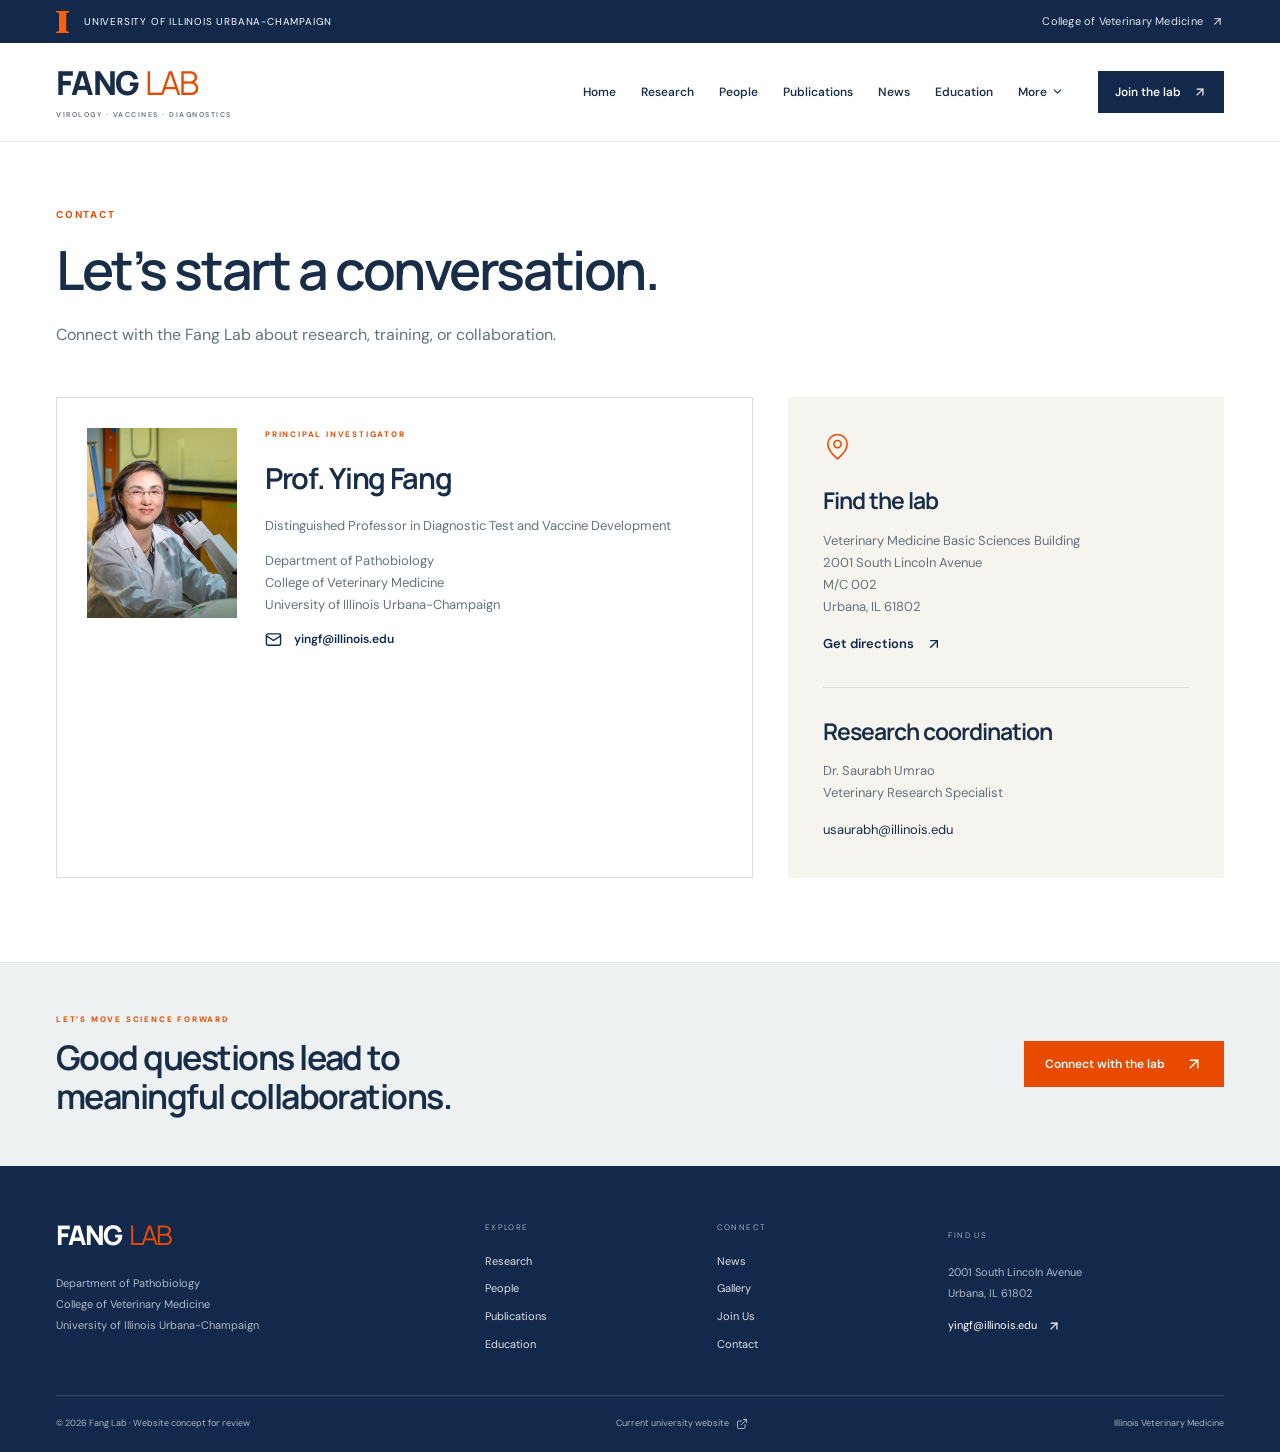
==== commit 06a8b325: "Add verified Fang faculty profile information to contact" ====
--- a/contact.html
+++ b/contact.html
@@ -75,7 +75,7 @@
 Find the lab
 </h3>
 <p>
-Veterinary Medicine Basic Sciences Building<br/>2001 South Lincoln Avenue<br/>Urbana, IL 61802
+Veterinary Medicine Basic Sciences Building<br/>2001 South Lincoln Avenue<br/>M/C 002<br/>Urbana, IL 61802
 </p>
 <a href="https://www.google.com/maps/search/?api=1&amp;query=2001+South+Lincoln+Avenue+Urbana+IL+61802" class="text-link" target="_blank" rel="noreferrer">Get directions <svg xmlns="http://www.w3.org/2000/svg" width="16" height="16" viewBox="0 0 24 24" fill="none" stroke="currentColor" stroke-width="2" stroke-linecap="round" stroke-linejoin="round" class="lucide lucide-arrow-up-right" aria-hidden="true"><path d="M7 7h10v10"></path><path d="M7 17 17 7"></path></svg></a><hr/>
 <h3>
